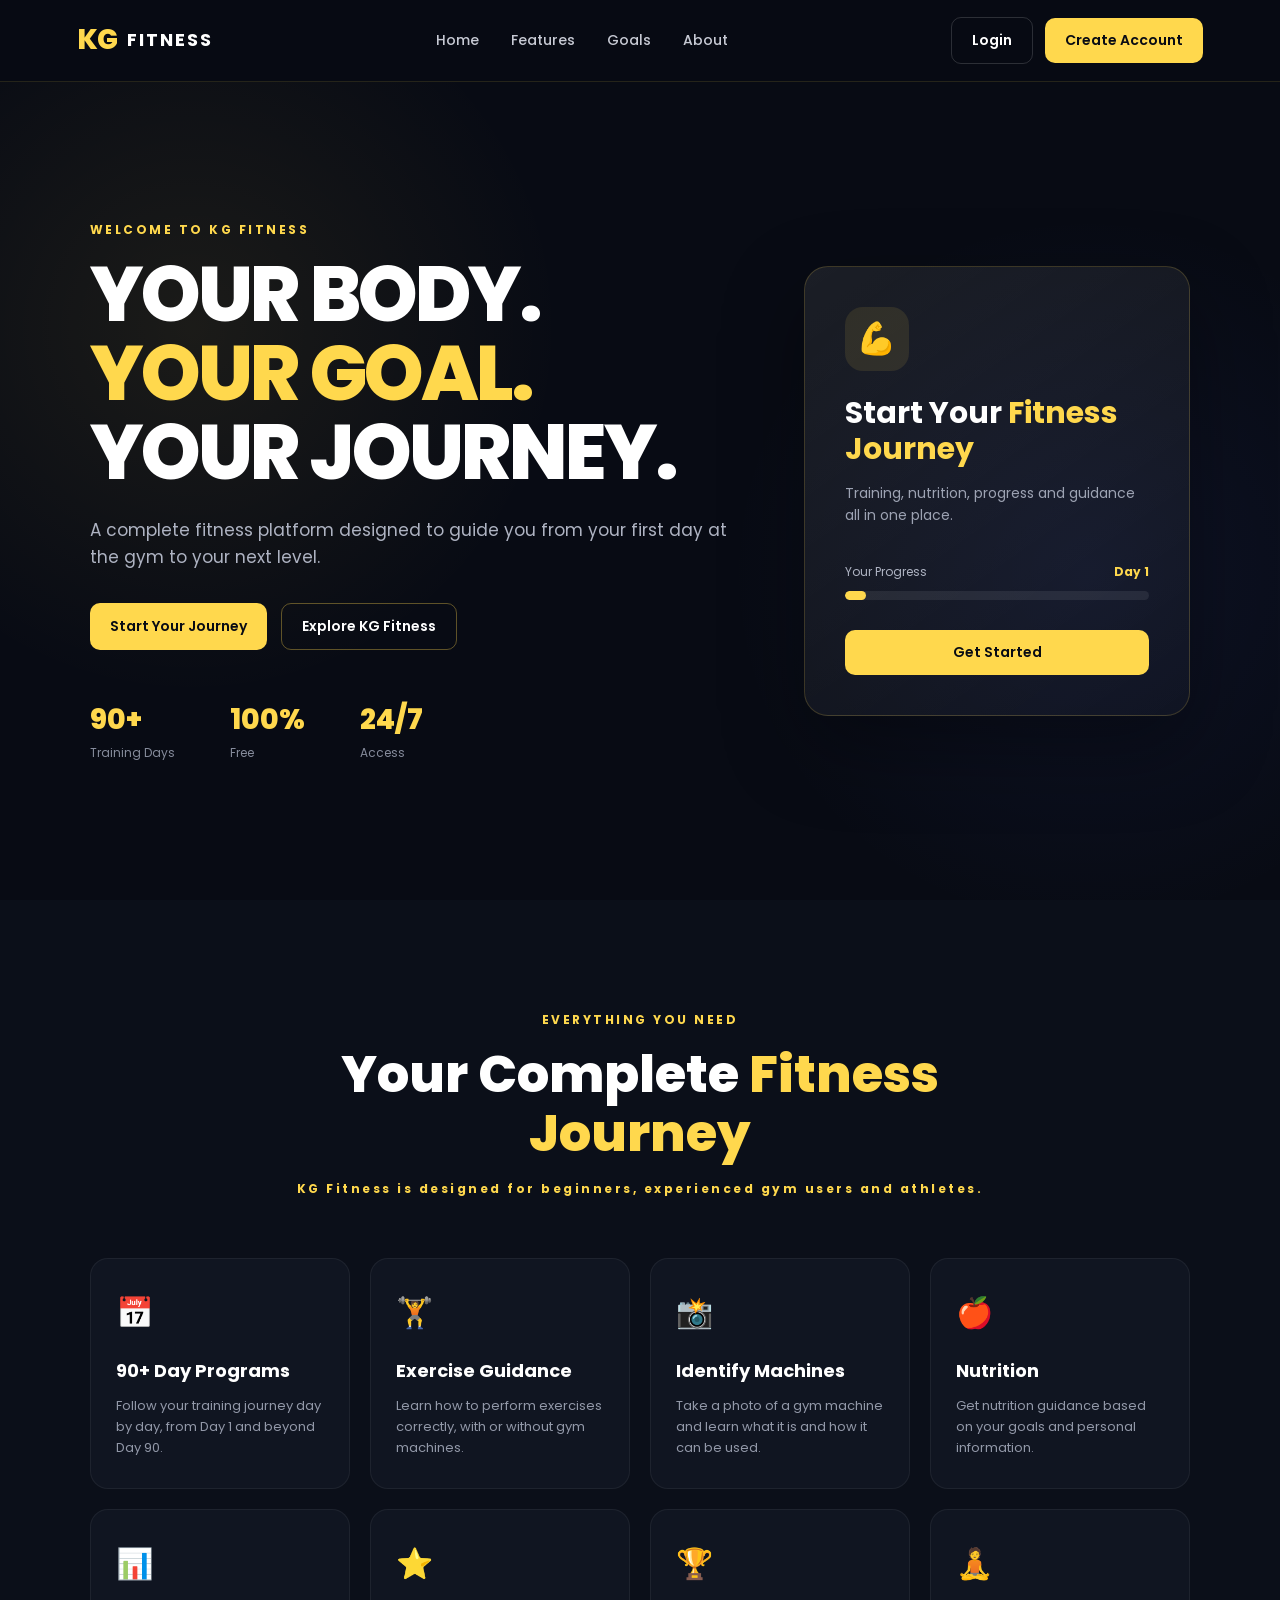
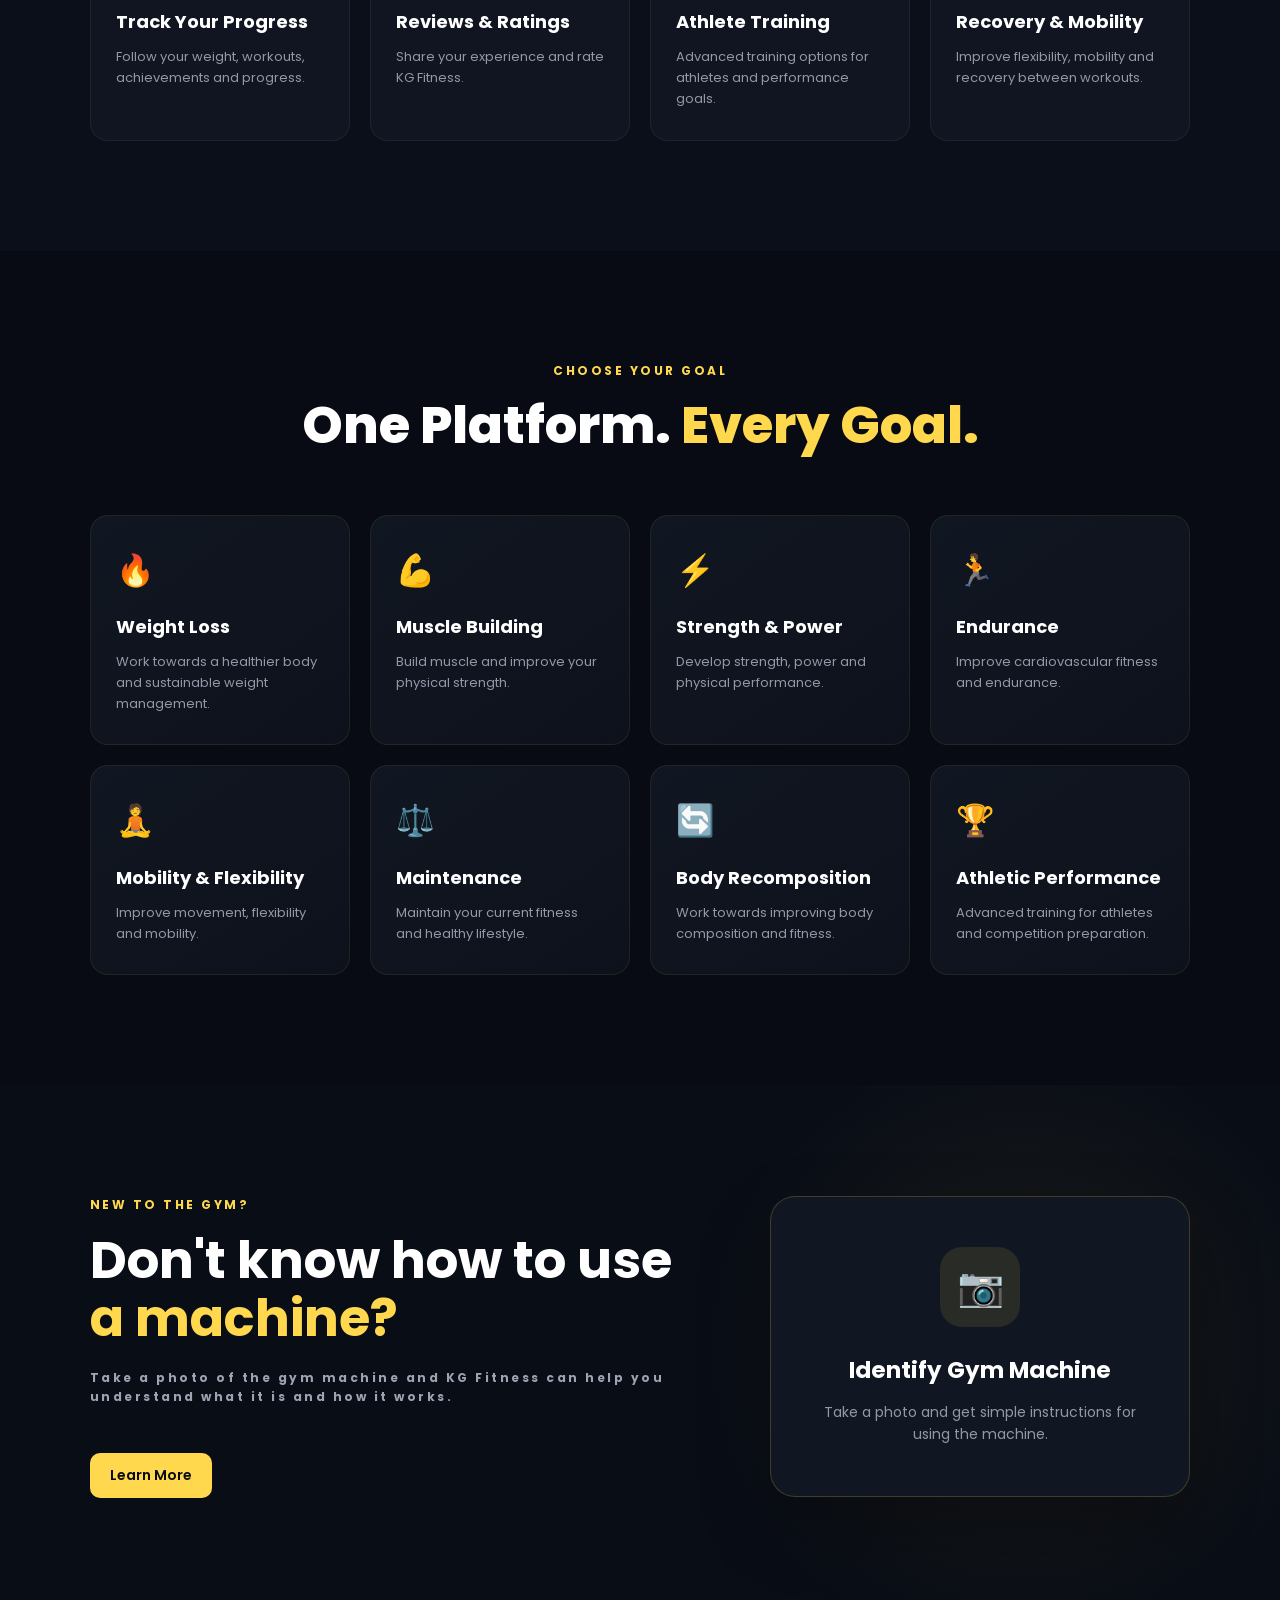
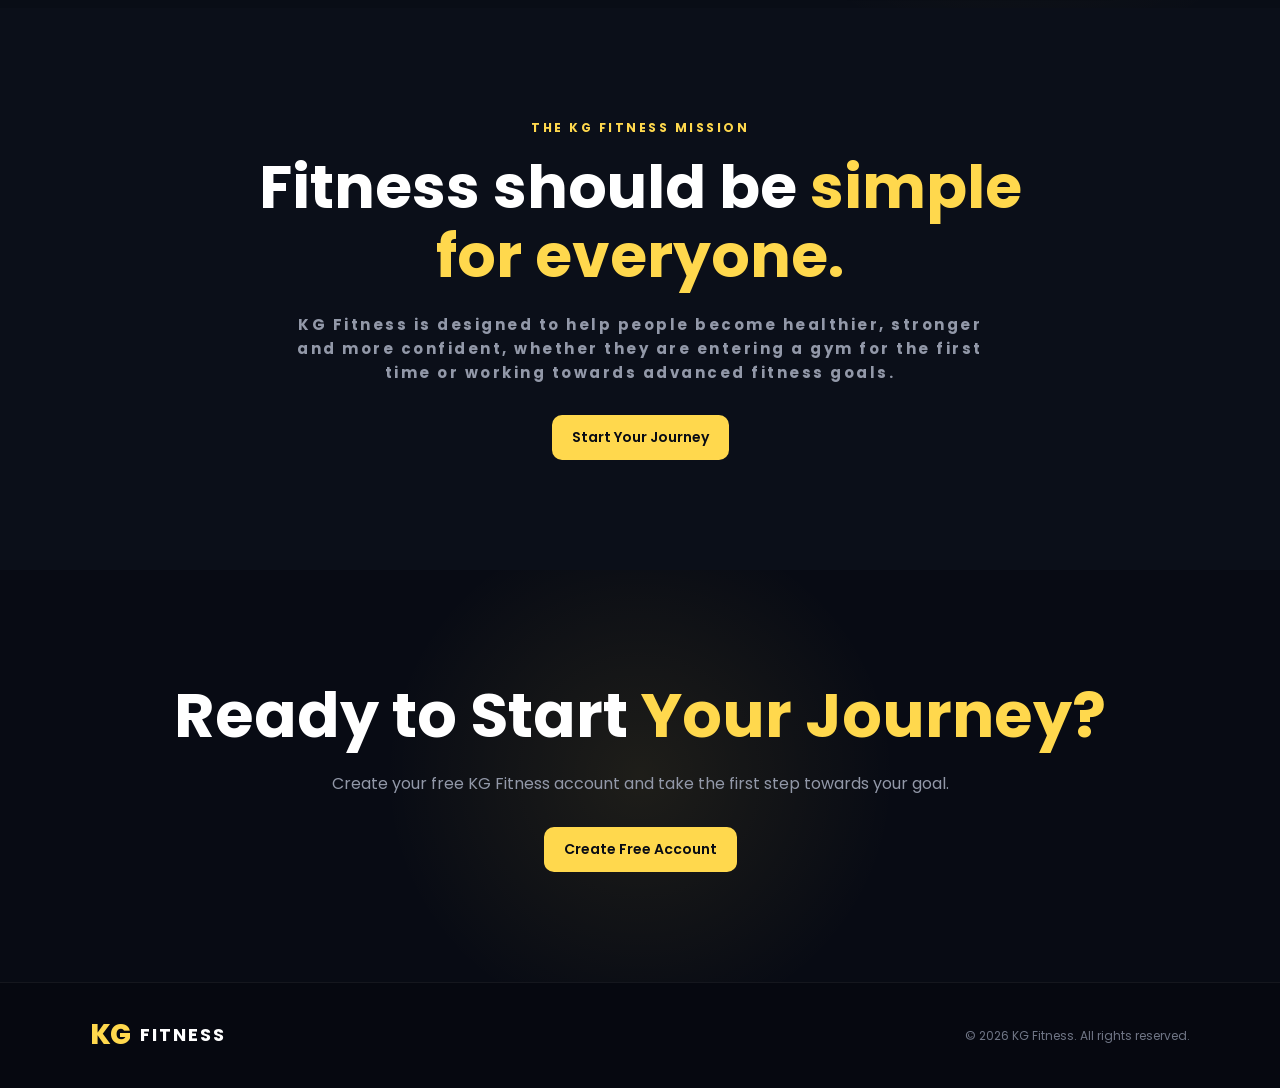
==== index.html @ 5fb45a8c "Initial commit" ====
<!DOCTYPE html>
<html lang="en">
<head>
    <meta charset="UTF-8">
    <meta name="viewport" content="width=device-width, initial-scale=1.0">

    <title>KG Fitness | Your Fitness Journey</title>

    <link rel="stylesheet" href="style.css">

    <link rel="preconnect" href="https://fonts.googleapis.com">
    <link rel="preconnect" href="https://fonts.gstatic.com" crossorigin>

    <link
        href="https://fonts.googleapis.com/css2?family=Poppins:wght@300;400;500;600;700;800&display=swap"
        rel="stylesheet"
    >
</head>

<body>

    <!-- HEADER -->

    <header class="header">

        <div class="logo">
            <span class="logo-kg">KG</span>
            <span class="logo-name">FITNESS</span>
        </div>

        <nav class="nav">
            <a href="#home">Home</a>
            <a href="#features">Features</a>
            <a href="#goals">Goals</a>
            <a href="#about">About</a>
        </nav>

        <div class="header-buttons">
            <button class="login-btn">
                Login
            </button>

            <button class="register-btn">
                Create Account
            </button>
        </div>

    </header>


    <!-- MAIN -->

    <main>

        <!-- HERO -->

        <section class="hero" id="home">

            <div class="hero-content">

                <p class="hero-small">
                    WELCOME TO KG FITNESS
                </p>

                <h1>
                    YOUR BODY.
                    <span>YOUR GOAL.</span>
                    YOUR JOURNEY.
                </h1>

                <p class="hero-text">
                    A complete fitness platform designed to guide
                    you from your first day at the gym to your next level.
                </p>

                <div class="hero-buttons">

                    <button class="start-btn">
                        Start Your Journey
                    </button>

                    <button class="learn-btn">
                        Explore KG Fitness
                    </button>

                </div>


                <div class="hero-stats">

                    <div>
                        <strong>90+</strong>
                        <small>Training Days</small>
                    </div>

                    <div>
                        <strong>100%</strong>
                        <small>Free</small>
                    </div>

                    <div>
                        <strong>24/7</strong>
                        <small>Access</small>
                    </div>

                </div>

            </div>


            <!-- HERO CARD -->

            <div class="hero-card">

                <div class="fitness-icon">
                    💪
                </div>

                <h2>
                    Start Your
                    <span>Fitness Journey</span>
                </h2>

                <p>
                    Training, nutrition, progress and guidance
                    all in one place.
                </p>


                <div class="mini-progress">

                    <div class="progress-top">

                        <span>
                            Your Progress
                        </span>

                        <strong>
                            Day 1
                        </strong>

                    </div>

                    <div class="progress-bar">

                        <div class="progress-fill"></div>

                    </div>

                </div>


                <button class="card-btn">
                    Get Started
                </button>

            </div>

        </section>


        <!-- FEATURES -->

        <section class="features-section" id="features">

            <div class="section-title">

                <p>
                    EVERYTHING YOU NEED
                </p>

                <h2>
                    Your Complete
                    <span>Fitness Journey</span>
                </h2>

                <p class="section-description">
                    KG Fitness is designed for beginners,
                    experienced gym users and athletes.
                </p>

            </div>


            <div class="features-grid">


                <div class="feature-card">

                    <div class="feature-icon">
                        📅
                    </div>

                    <h3>
                        90+ Day Programs
                    </h3>

                    <p>
                        Follow your training journey day by day,
                        from Day 1 and beyond Day 90.
                    </p>

                </div>


                <div class="feature-card">

                    <div class="feature-icon">
                        🏋️
                    </div>

                    <h3>
                        Exercise Guidance
                    </h3>

                    <p>
                        Learn how to perform exercises correctly,
                        with or without gym machines.
                    </p>

                </div>


                <div class="feature-card">

                    <div class="feature-icon">
                        📸
                    </div>

                    <h3>
                        Identify Machines
                    </h3>

                    <p>
                        Take a photo of a gym machine and learn
                        what it is and how it can be used.
                    </p>

                </div>


                <div class="feature-card">

                    <div class="feature-icon">
                        🍎
                    </div>

                    <h3>
                        Nutrition
                    </h3>

                    <p>
                        Get nutrition guidance based on your
                        goals and personal information.
                    </p>

                </div>


                <div class="feature-card">

                    <div class="feature-icon">
                        📊
                    </div>

                    <h3>
                        Track Your Progress
                    </h3>

                    <p>
                        Follow your weight, workouts,
                        achievements and progress.
                    </p>

                </div>


                <div class="feature-card">

                    <div class="feature-icon">
                        ⭐
                    </div>

                    <h3>
                        Reviews & Ratings
                    </h3>

                    <p>
                        Share your experience and rate
                        KG Fitness.
                    </p>

                </div>


                <div class="feature-card">

                    <div class="feature-icon">
                        🏆
                    </div>

                    <h3>
                        Athlete Training
                    </h3>

                    <p>
                        Advanced training options for athletes
                        and performance goals.
                    </p>

                </div>


                <div class="feature-card">

                    <div class="feature-icon">
                        🧘
                    </div>

                    <h3>
                        Recovery & Mobility
                    </h3>

                    <p>
                        Improve flexibility, mobility and
                        recovery between workouts.
                    </p>

                </div>

            </div>

        </section>


        <!-- GOALS -->

        <section class="goals-section" id="goals">

            <div class="section-title">

                <p>
                    CHOOSE YOUR GOAL
                </p>

                <h2>
                    One Platform.
                    <span>Every Goal.</span>
                </h2>

            </div>


            <div class="goals-grid">


                <div class="goal-card">

                    <span>
                        🔥
                    </span>

                    <h3>
                        Weight Loss
                    </h3>

                    <p>
                        Work towards a healthier body
                        and sustainable weight management.
                    </p>

                </div>


                <div class="goal-card">

                    <span>
                        💪
                    </span>

                    <h3>
                        Muscle Building
                    </h3>

                    <p>
                        Build muscle and improve
                        your physical strength.
                    </p>

                </div>


                <div class="goal-card">

                    <span>
                        ⚡
                    </span>

                    <h3>
                        Strength & Power
                    </h3>

                    <p>
                        Develop strength, power
                        and physical performance.
                    </p>

                </div>


                <div class="goal-card">

                    <span>
                        🏃
                    </span>

                    <h3>
                        Endurance
                    </h3>

                    <p>
                        Improve cardiovascular fitness
                        and endurance.
                    </p>

                </div>


                <div class="goal-card">

                    <span>
                        🧘
                    </span>

                    <h3>
                        Mobility & Flexibility
                    </h3>

                    <p>
                        Improve movement, flexibility
                        and mobility.
                    </p>

                </div>


                <div class="goal-card">

                    <span>
                        ⚖️
                    </span>

                    <h3>
                        Maintenance
                    </h3>

                    <p>
                        Maintain your current fitness
                        and healthy lifestyle.
                    </p>

                </div>


                <div class="goal-card">

                    <span>
                        🔄
                    </span>

                    <h3>
                        Body Recomposition
                    </h3>

                    <p>
                        Work towards improving body
                        composition and fitness.
                    </p>

                </div>


                <div class="goal-card">

                    <span>
                        🏆
                    </span>

                    <h3>
                        Athletic Performance
                    </h3>

                    <p>
                        Advanced training for athletes
                        and competition preparation.
                    </p>

                </div>

            </div>

        </section>


        <!-- MACHINE IDENTIFICATION -->

        <section class="machine-section">

            <div class="machine-content">

                <p>
                    NEW TO THE GYM?
                </p>

                <h2>
                    Don't know how to use
                    <span>a machine?</span>
                </h2>

                <p>
                    Take a photo of the gym machine and
                    KG Fitness can help you understand
                    what it is and how it works.
                </p>

                <button class="start-btn">
                    Learn More
                </button>

            </div>


            <div class="machine-card">

                <div class="camera-icon">
                    📷
                </div>

                <h3>
                    Identify Gym Machine
                </h3>

                <p>
                    Take a photo and get simple
                    instructions for using the machine.
                </p>

            </div>

        </section>


        <!-- ABOUT -->

        <section class="about-section" id="about">

            <div class="about-content">

                <p>
                    THE KG FITNESS MISSION
                </p>

                <h2>
                    Fitness should be
                    <span>simple for everyone.</span>
                </h2>

                <p>
                    KG Fitness is designed to help people
                    become healthier, stronger and more confident,
                    whether they are entering a gym for the first
                    time or working towards advanced fitness goals.
                </p>

                <button class="start-btn">
                    Start Your Journey
                </button>

            </div>

        </section>


        <!-- CTA -->

        <section class="cta-section">

            <h2>
                Ready to Start
                <span>Your Journey?</span>
            </h2>

            <p>
                Create your free KG Fitness account and
                take the first step towards your goal.
            </p>

            <button class="register-btn">
                Create Free Account
            </button>

        </section>

    </main>


    <!-- FOOTER -->

    <footer class="footer">

        <div class="logo">

            <span class="logo-kg">
                KG
            </span>

            <span class="logo-name">
                FITNESS
            </span>

        </div>

        <p>
            © 2026 KG Fitness. All rights reserved.
        </p>

    </footer>


    <script src="script.js"></script>

</body>
</html>
---- style.css ----
* {
    margin: 0;
    padding: 0;
    box-sizing: border-box;
}

html {
    scroll-behavior: smooth;
}

body {
    font-family: "Poppins", sans-serif;
    background: #080b14;
    color: #ffffff;
    line-height: 1.6;
}

button,
a {
    font-family: inherit;
}

button {
    cursor: pointer;
    border: none;
}

a {
    text-decoration: none;
    color: inherit;
}


/* =========================
   HEADER
========================= */

.header {
    width: 100%;
    min-height: 82px;
    padding: 0 6%;
    display: flex;
    align-items: center;
    justify-content: space-between;
    gap: 30px;
    background: rgba(8, 11, 20, 0.96);
    border-bottom: 1px solid rgba(255, 216, 77, 0.12);
    position: sticky;
    top: 0;
    z-index: 1000;
    backdrop-filter: blur(14px);
}

.logo {
    display: flex;
    align-items: center;
    gap: 10px;
    white-space: nowrap;
}

.logo-kg {
    font-size: 28px;
    font-weight: 800;
    color: #ffd84d;
    letter-spacing: -1px;
}

.logo-name {
    font-size: 18px;
    font-weight: 700;
    letter-spacing: 2px;
    color: #ffffff;
}

.nav {
    display: flex;
    align-items: center;
    gap: 32px;
}

.nav a {
    color: #c7cad4;
    font-size: 14px;
    font-weight: 500;
    transition: 0.3s;
}

.nav a:hover {
    color: #ffd84d;
}

.header-buttons {
    display: flex;
    align-items: center;
    gap: 12px;
}

.login-btn,
.register-btn,
.start-btn,
.learn-btn,
.card-btn {
    border-radius: 10px;
    padding: 12px 20px;
    font-size: 14px;
    font-weight: 600;
    transition: 0.3s;
}

.login-btn {
    color: #ffffff;
    background: transparent;
    border: 1px solid rgba(255, 255, 255, 0.15);
}

.login-btn:hover {
    border-color: #ffd84d;
    color: #ffd84d;
}

.register-btn,
.start-btn,
.card-btn {
    background: #ffd84d;
    color: #080b14;
}

.register-btn:hover,
.start-btn:hover,
.card-btn:hover {
    transform: translateY(-2px);
    box-shadow: 0 12px 30px rgba(255, 216, 77, 0.2);
}

.learn-btn {
    color: #ffffff;
    background: transparent;
    border: 1px solid rgba(255, 216, 77, 0.35);
}

.learn-btn:hover {
    background: rgba(255, 216, 77, 0.08);
    border-color: #ffd84d;
}


/* =========================
   HERO
========================= */

.hero {
    min-height: calc(100vh - 82px);
    padding: 90px 7%;
    display: grid;
    grid-template-columns: 1.25fr 0.75fr;
    align-items: center;
    gap: 70px;
    background:
        radial-gradient(circle at 15% 30%, rgba(255, 216, 77, 0.08), transparent 30%),
        radial-gradient(circle at 85% 60%, rgba(83, 110, 255, 0.08), transparent 30%);
}

.hero-content {
    max-width: 760px;
}

.hero-small,
.section-title > p,
.about-content > p,
.machine-content > p {
    color: #ffd84d;
    font-size: 12px;
    font-weight: 700;
    letter-spacing: 2.5px;
    margin-bottom: 16px;
}

.hero h1 {
    font-size: clamp(48px, 6vw, 82px);
    line-height: 1.03;
    font-weight: 800;
    letter-spacing: -3px;
}

.hero h1 span,
.section-title h2 span,
.about-content h2 span,
.machine-content h2 span,
.cta-section h2 span {
    color: #ffd84d;
}

.hero-text {
    max-width: 650px;
    margin-top: 25px;
    color: #aeb3c2;
    font-size: 17px;
}

.hero-buttons {
    display: flex;
    flex-wrap: wrap;
    gap: 14px;
    margin-top: 32px;
}

.hero-stats {
    display: flex;
    gap: 55px;
    margin-top: 48px;
}

.hero-stats div {
    display: flex;
    flex-direction: column;
}

.hero-stats strong {
    color: #ffd84d;
    font-size: 28px;
    font-weight: 800;
}

.hero-stats small {
    color: #858b9b;
    font-size: 12px;
}

.hero-card {
    padding: 40px;
    border-radius: 24px;
    background: linear-gradient(
        145deg,
        rgba(255, 255, 255, 0.08),
        rgba(255, 255, 255, 0.025)
    );
    border: 1px solid rgba(255, 216, 77, 0.18);
    box-shadow: 0 30px 80px rgba(0, 0, 0, 0.35);
}

.fitness-icon {
    width: 64px;
    height: 64px;
    display: flex;
    align-items: center;
    justify-content: center;
    border-radius: 18px;
    background: rgba(255, 216, 77, 0.1);
    font-size: 31px;
    margin-bottom: 24px;
}

.hero-card h2 {
    font-size: 30px;
    line-height: 1.2;
}

.hero-card h2 span {
    color: #ffd84d;
}

.hero-card > p {
    margin-top: 15px;
    color: #9da3b3;
    font-size: 14px;
}

.mini-progress {
    margin-top: 35px;
}

.progress-top {
    display: flex;
    align-items: center;
    justify-content: space-between;
    margin-bottom: 10px;
    color: #aeb3c2;
    font-size: 12px;
}

.progress-top strong {
    color: #ffd84d;
}

.progress-bar {
    height: 9px;
    border-radius: 20px;
    overflow: hidden;
    background: rgba(255, 255, 255, 0.08);
}

.progress-fill {
    width: 7%;
    height: 100%;
    background: #ffd84d;
    border-radius: 20px;
}

.card-btn {
    width: 100%;
    margin-top: 30px;
}


/* =========================
   SECTIONS
========================= */

.features-section,
.goals-section,
.about-section,
.machine-section {
    padding: 110px 7%;
}

.section-title {
    max-width: 760px;
    margin: 0 auto 60px;
    text-align: center;
}

.section-title h2 {
    font-size: clamp(34px, 4vw, 52px);
    line-height: 1.15;
    font-weight: 800;
}

.section-description {
    color: #9298a8;
    margin-top: 16px;
    font-size: 15px;
}


/* =========================
   FEATURES
========================= */

.features-section {
    background: #0b0f19;
}

.features-grid {
    max-width: 1250px;
    margin: auto;
    display: grid;
    grid-template-columns: repeat(4, 1fr);
    gap: 20px;
}

.feature-card {
    min-height: 230px;
    padding: 30px 25px;
    border-radius: 18px;
    background: #101521;
    border: 1px solid rgba(255, 255, 255, 0.06);
    transition: 0.3s;
}

.feature-card:hover {
    transform: translateY(-6px);
    border-color: rgba(255, 216, 77, 0.35);
    box-shadow: 0 20px 50px rgba(0, 0, 0, 0.25);
}

.feature-icon {
    font-size: 30px;
    margin-bottom: 20px;
}

.feature-card h3 {
    font-size: 18px;
    margin-bottom: 10px;
}

.feature-card p {
    color: #9298a8;
    font-size: 13px;
}


/* =========================
   GOALS
========================= */

.goals-grid {
    max-width: 1250px;
    margin: auto;
    display: grid;
    grid-template-columns: repeat(4, 1fr);
    gap: 20px;
}

.goal-card {
    padding: 30px 25px;
    border-radius: 18px;
    background: linear-gradient(
        145deg,
        #111722,
        #0d111b
    );
    border: 1px solid rgba(255, 216, 77, 0.08);
    transition: 0.3s;
}

.goal-card:hover {
    transform: translateY(-5px);
    border-color: rgba(255, 216, 77, 0.35);
}

.goal-card > span {
    display: block;
    font-size: 31px;
    margin-bottom: 18px;
}

.goal-card h3 {
    font-size: 18px;
    margin-bottom: 10px;
}

.goal-card p {
    color: #9298a8;
    font-size: 13px;
}


/* =========================
   MACHINE
========================= */

.machine-section {
    display: grid;
    grid-template-columns: 1fr 0.7fr;
    align-items: center;
    gap: 80px;
    background:
        radial-gradient(circle at 80% 50%, rgba(255, 216, 77, 0.07), transparent 30%),
        #090d16;
}

.machine-content {
    max-width: 700px;
}

.machine-content h2 {
    font-size: clamp(35px, 4vw, 55px);
    line-height: 1.15;
}

.machine-content > p:not(:first-child) {
    max-width: 620px;
    margin-top: 20px;
    color: #9da3b3;
}

.machine-content .start-btn {
    margin-top: 30px;
}

.machine-card {
    padding: 50px 35px;
    text-align: center;
    border-radius: 25px;
    background: #111722;
    border: 1px solid rgba(255, 216, 77, 0.2);
    box-shadow: 0 30px 70px rgba(0, 0, 0, 0.3);
}

.camera-icon {
    width: 80px;
    height: 80px;
    margin: 0 auto 25px;
    display: flex;
    align-items: center;
    justify-content: center;
    border-radius: 22px;
    background: rgba(255, 216, 77, 0.1);
    font-size: 38px;
}

.machine-card h3 {
    font-size: 23px;
}

.machine-card p {
    margin-top: 12px;
    color: #9298a8;
    font-size: 14px;
}


/* =========================
   ABOUT
========================= */

.about-section {
    background: #0b0f19;
}

.about-content {
    max-width: 850px;
    margin: auto;
    text-align: center;
}

.about-content h2 {
    font-size: clamp(36px, 5vw, 60px);
    line-height: 1.15;
}

.about-content > p:not(:first-child) {
    max-width: 700px;
    margin: 22px auto 0;
    color: #9298a8;
    font-size: 15px;
}

.about-content .start-btn {
    margin-top: 30px;
}


/* =========================
   CTA
========================= */

.cta-section {
    padding: 110px 7%;
    text-align: center;
    background:
        radial-gradient(circle at center, rgba(255, 216, 77, 0.09), transparent 38%),
        #080b14;
}

.cta-section h2 {
    font-size: clamp(38px, 5vw, 62px);
    line-height: 1.15;
}

.cta-section p {
    max-width: 650px;
    margin: 20px auto 0;
    color: #9298a8;
}

.cta-section .register-btn {
    margin-top: 30px;
}


/* =========================
   FOOTER
========================= */

.footer {
    min-height: 100px;
    padding: 30px 7%;
    display: flex;
    align-items: center;
    justify-content: space-between;
    gap: 20px;
    border-top: 1px solid rgba(255, 255, 255, 0.06);
    background: #060810;
}

.footer p {
    color: #6f7585;
    font-size: 12px;
}


/* =========================
   TABLET
========================= */

@media (max-width: 1050px) {

    .nav {
        display: none;
    }

    .hero {
        grid-template-columns: 1fr;
        padding-top: 70px;
    }

    .hero-content {
        max-width: 850px;
    }

    .hero-card {
        max-width: 600px;
    }

    .features-grid,
    .goals-grid {
        grid-template-columns: repeat(2, 1fr);
    }

    .machine-section {
        grid-template-columns: 1fr;
    }

    .machine-card {
        max-width: 600px;
    }
}


/* =========================
   MOBILE
========================= */

@media (max-width: 650px) {

    .header {
        min-height: 72px;
        padding: 0 20px;
    }

    .logo-name {
        font-size: 15px;
    }

    .logo-kg {
        font-size: 24px;
    }

    .header-buttons {
        gap: 7px;
    }

    .login-btn,
    .register-btn {
        padding: 9px 11px;
        font-size: 11px;
    }

    .hero,
    .features-section,
    .goals-section,
    .about-section,
    .machine-section,
    .cta-section {
        padding-left: 20px;
        padding-right: 20px;
    }

    .hero {
        padding-top: 60px;
        padding-bottom: 70px;
    }

    .hero h1 {
        font-size: 43px;
        letter-spacing: -2px;
    }

    .hero-text {
        font-size: 14px;
    }

    .hero-buttons {
        flex-direction: column;
    }

    .hero-buttons button {
        width: 100%;
    }

    .hero-stats {
        gap: 25px;
        justify-content: space-between;
    }

    .hero-stats strong {
        font-size: 23px;
    }

    .hero-card {
        padding: 28px 22px;
    }

    .features-grid,
    .goals-grid {
        grid-template-columns: 1fr;
    }

    .section-title {
        margin-bottom: 40px;
    }

    .section-title h2 {
        font-size: 34px;
    }

    .machine-content h2 {
        font-size: 36px;
    }

    .footer {
        flex-direction: column;
        text-align: center;
    }
}
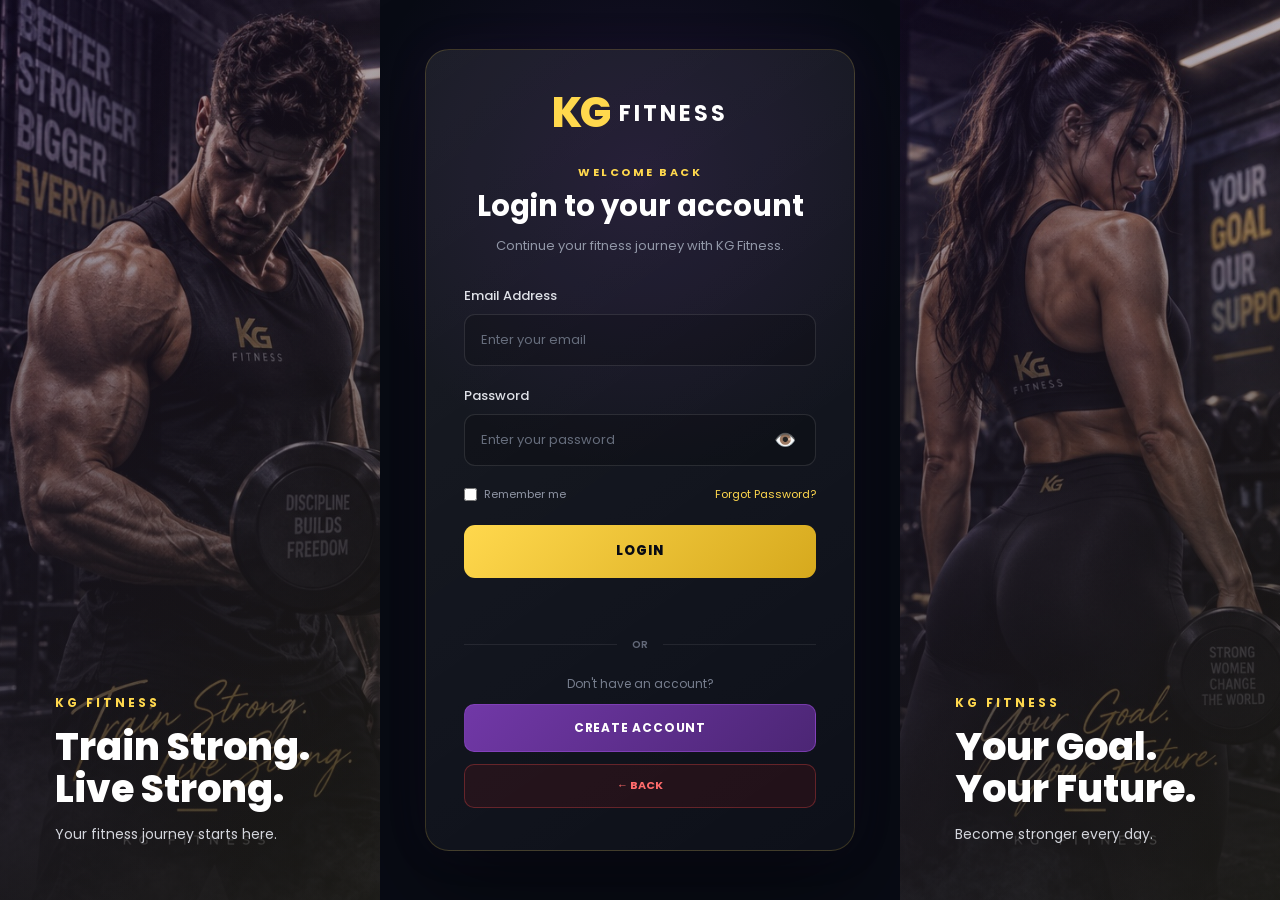
==== commit f410c967: "Fix navigation buttons" ====
--- a/index.html
+++ b/index.html
@@ -3,631 +3,10 @@
 <head>
     <meta charset="UTF-8">
     <meta name="viewport" content="width=device-width, initial-scale=1.0">
+    <title>KG Fitness | Login</title>
 
-    <title>KG Fitness | Your Fitness Journey</title>
-
-    <link rel="stylesheet" href="style.css">
-
-    <link rel="preconnect" href="https://fonts.googleapis.com">
-    <link rel="preconnect" href="https://fonts.gstatic.com" crossorigin>
-
-    <link
-        href="https://fonts.googleapis.com/css2?family=Poppins:wght@300;400;500;600;700;800&display=swap"
-        rel="stylesheet"
-    >
+    <meta http-equiv="refresh" content="0; url=login.html">
 </head>
-
 <body>
-
-    <!-- HEADER -->
-
-    <header class="header">
-
-        <div class="logo">
-            <span class="logo-kg">KG</span>
-            <span class="logo-name">FITNESS</span>
-        </div>
-
-        <nav class="nav">
-            <a href="#home">Home</a>
-            <a href="#features">Features</a>
-            <a href="#goals">Goals</a>
-            <a href="#about">About</a>
-        </nav>
-
-        <div class="header-buttons">
-            <button class="login-btn">
-                Login
-            </button>
-
-            <button class="register-btn">
-                Create Account
-            </button>
-        </div>
-
-    </header>
-
-
-    <!-- MAIN -->
-
-    <main>
-
-        <!-- HERO -->
-
-        <section class="hero" id="home">
-
-            <div class="hero-content">
-
-                <p class="hero-small">
-                    WELCOME TO KG FITNESS
-                </p>
-
-                <h1>
-                    YOUR BODY.
-                    <span>YOUR GOAL.</span>
-                    YOUR JOURNEY.
-                </h1>
-
-                <p class="hero-text">
-                    A complete fitness platform designed to guide
-                    you from your first day at the gym to your next level.
-                </p>
-
-                <div class="hero-buttons">
-
-                    <button class="start-btn">
-                        Start Your Journey
-                    </button>
-
-                    <button class="learn-btn">
-                        Explore KG Fitness
-                    </button>
-
-                </div>
-
-
-                <div class="hero-stats">
-
-                    <div>
-                        <strong>90+</strong>
-                        <small>Training Days</small>
-                    </div>
-
-                    <div>
-                        <strong>100%</strong>
-                        <small>Free</small>
-                    </div>
-
-                    <div>
-                        <strong>24/7</strong>
-                        <small>Access</small>
-                    </div>
-
-                </div>
-
-            </div>
-
-
-            <!-- HERO CARD -->
-
-            <div class="hero-card">
-
-                <div class="fitness-icon">
-                    💪
-                </div>
-
-                <h2>
-                    Start Your
-                    <span>Fitness Journey</span>
-                </h2>
-
-                <p>
-                    Training, nutrition, progress and guidance
-                    all in one place.
-                </p>
-
-
-                <div class="mini-progress">
-
-                    <div class="progress-top">
-
-                        <span>
-                            Your Progress
-                        </span>
-
-                        <strong>
-                            Day 1
-                        </strong>
-
-                    </div>
-
-                    <div class="progress-bar">
-
-                        <div class="progress-fill"></div>
-
-                    </div>
-
-                </div>
-
-
-                <button class="card-btn">
-                    Get Started
-                </button>
-
-            </div>
-
-        </section>
-
-
-        <!-- FEATURES -->
-
-        <section class="features-section" id="features">
-
-            <div class="section-title">
-
-                <p>
-                    EVERYTHING YOU NEED
-                </p>
-
-                <h2>
-                    Your Complete
-                    <span>Fitness Journey</span>
-                </h2>
-
-                <p class="section-description">
-                    KG Fitness is designed for beginners,
-                    experienced gym users and athletes.
-                </p>
-
-            </div>
-
-
-            <div class="features-grid">
-
-
-                <div class="feature-card">
-
-                    <div class="feature-icon">
-                        📅
-                    </div>
-
-                    <h3>
-                        90+ Day Programs
-                    </h3>
-
-                    <p>
-                        Follow your training journey day by day,
-                        from Day 1 and beyond Day 90.
-                    </p>
-
-                </div>
-
-
-                <div class="feature-card">
-
-                    <div class="feature-icon">
-                        🏋️
-                    </div>
-
-                    <h3>
-                        Exercise Guidance
-                    </h3>
-
-                    <p>
-                        Learn how to perform exercises correctly,
-                        with or without gym machines.
-                    </p>
-
-                </div>
-
-
-                <div class="feature-card">
-
-                    <div class="feature-icon">
-                        📸
-                    </div>
-
-                    <h3>
-                        Identify Machines
-                    </h3>
-
-                    <p>
-                        Take a photo of a gym machine and learn
-                        what it is and how it can be used.
-                    </p>
-
-                </div>
-
-
-                <div class="feature-card">
-
-                    <div class="feature-icon">
-                        🍎
-                    </div>
-
-                    <h3>
-                        Nutrition
-                    </h3>
-
-                    <p>
-                        Get nutrition guidance based on your
-                        goals and personal information.
-                    </p>
-
-                </div>
-
-
-                <div class="feature-card">
-
-                    <div class="feature-icon">
-                        📊
-                    </div>
-
-                    <h3>
-                        Track Your Progress
-                    </h3>
-
-                    <p>
-                        Follow your weight, workouts,
-                        achievements and progress.
-                    </p>
-
-                </div>
-
-
-                <div class="feature-card">
-
-                    <div class="feature-icon">
-                        ⭐
-                    </div>
-
-                    <h3>
-                        Reviews & Ratings
-                    </h3>
-
-                    <p>
-                        Share your experience and rate
-                        KG Fitness.
-                    </p>
-
-                </div>
-
-
-                <div class="feature-card">
-
-                    <div class="feature-icon">
-                        🏆
-                    </div>
-
-                    <h3>
-                        Athlete Training
-                    </h3>
-
-                    <p>
-                        Advanced training options for athletes
-                        and performance goals.
-                    </p>
-
-                </div>
-
-
-                <div class="feature-card">
-
-                    <div class="feature-icon">
-                        🧘
-                    </div>
-
-                    <h3>
-                        Recovery & Mobility
-                    </h3>
-
-                    <p>
-                        Improve flexibility, mobility and
-                        recovery between workouts.
-                    </p>
-
-                </div>
-
-            </div>
-
-        </section>
-
-
-        <!-- GOALS -->
-
-        <section class="goals-section" id="goals">
-
-            <div class="section-title">
-
-                <p>
-                    CHOOSE YOUR GOAL
-                </p>
-
-                <h2>
-                    One Platform.
-                    <span>Every Goal.</span>
-                </h2>
-
-            </div>
-
-
-            <div class="goals-grid">
-
-
-                <div class="goal-card">
-
-                    <span>
-                        🔥
-                    </span>
-
-                    <h3>
-                        Weight Loss
-                    </h3>
-
-                    <p>
-                        Work towards a healthier body
-                        and sustainable weight management.
-                    </p>
-
-                </div>
-
-
-                <div class="goal-card">
-
-                    <span>
-                        💪
-                    </span>
-
-                    <h3>
-                        Muscle Building
-                    </h3>
-
-                    <p>
-                        Build muscle and improve
-                        your physical strength.
-                    </p>
-
-                </div>
-
-
-                <div class="goal-card">
-
-                    <span>
-                        ⚡
-                    </span>
-
-                    <h3>
-                        Strength & Power
-                    </h3>
-
-                    <p>
-                        Develop strength, power
-                        and physical performance.
-                    </p>
-
-                </div>
-
-
-                <div class="goal-card">
-
-                    <span>
-                        🏃
-                    </span>
-
-                    <h3>
-                        Endurance
-                    </h3>
-
-                    <p>
-                        Improve cardiovascular fitness
-                        and endurance.
-                    </p>
-
-                </div>
-
-
-                <div class="goal-card">
-
-                    <span>
-                        🧘
-                    </span>
-
-                    <h3>
-                        Mobility & Flexibility
-                    </h3>
-
-                    <p>
-                        Improve movement, flexibility
-                        and mobility.
-                    </p>
-
-                </div>
-
-
-                <div class="goal-card">
-
-                    <span>
-                        ⚖️
-                    </span>
-
-                    <h3>
-                        Maintenance
-                    </h3>
-
-                    <p>
-                        Maintain your current fitness
-                        and healthy lifestyle.
-                    </p>
-
-                </div>
-
-
-                <div class="goal-card">
-
-                    <span>
-                        🔄
-                    </span>
-
-                    <h3>
-                        Body Recomposition
-                    </h3>
-
-                    <p>
-                        Work towards improving body
-                        composition and fitness.
-                    </p>
-
-                </div>
-
-
-                <div class="goal-card">
-
-                    <span>
-                        🏆
-                    </span>
-
-                    <h3>
-                        Athletic Performance
-                    </h3>
-
-                    <p>
-                        Advanced training for athletes
-                        and competition preparation.
-                    </p>
-
-                </div>
-
-            </div>
-
-        </section>
-
-
-        <!-- MACHINE IDENTIFICATION -->
-
-        <section class="machine-section">
-
-            <div class="machine-content">
-
-                <p>
-                    NEW TO THE GYM?
-                </p>
-
-                <h2>
-                    Don't know how to use
-                    <span>a machine?</span>
-                </h2>
-
-                <p>
-                    Take a photo of the gym machine and
-                    KG Fitness can help you understand
-                    what it is and how it works.
-                </p>
-
-                <button class="start-btn">
-                    Learn More
-                </button>
-
-            </div>
-
-
-            <div class="machine-card">
-
-                <div class="camera-icon">
-                    📷
-                </div>
-
-                <h3>
-                    Identify Gym Machine
-                </h3>
-
-                <p>
-                    Take a photo and get simple
-                    instructions for using the machine.
-                </p>
-
-            </div>
-
-        </section>
-
-
-        <!-- ABOUT -->
-
-        <section class="about-section" id="about">
-
-            <div class="about-content">
-
-                <p>
-                    THE KG FITNESS MISSION
-                </p>
-
-                <h2>
-                    Fitness should be
-                    <span>simple for everyone.</span>
-                </h2>
-
-                <p>
-                    KG Fitness is designed to help people
-                    become healthier, stronger and more confident,
-                    whether they are entering a gym for the first
-                    time or working towards advanced fitness goals.
-                </p>
-
-                <button class="start-btn">
-                    Start Your Journey
-                </button>
-
-            </div>
-
-        </section>
-
-
-        <!-- CTA -->
-
-        <section class="cta-section">
-
-            <h2>
-                Ready to Start
-                <span>Your Journey?</span>
-            </h2>
-
-            <p>
-                Create your free KG Fitness account and
-                take the first step towards your goal.
-            </p>
-
-            <button class="register-btn">
-                Create Free Account
-            </button>
-
-        </section>
-
-    </main>
-
-
-    <!-- FOOTER -->
-
-    <footer class="footer">
-
-        <div class="logo">
-
-            <span class="logo-kg">
-                KG
-            </span>
-
-            <span class="logo-name">
-                FITNESS
-            </span>
-
-        </div>
-
-        <p>
-            © 2026 KG Fitness. All rights reserved.
-        </p>
-
-    </footer>
-
-
-    <script src="script.js"></script>
-
 </body>
 </html>
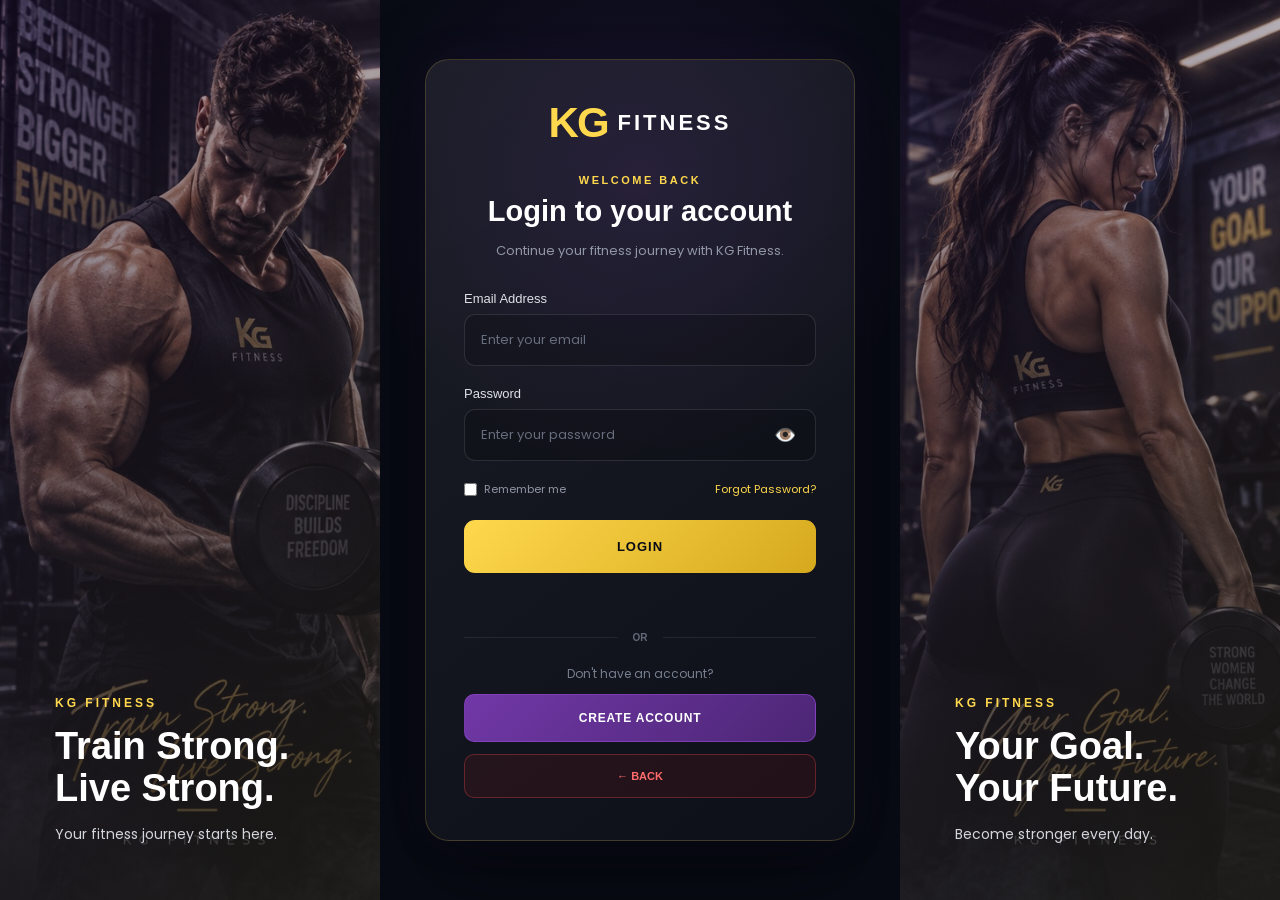
==== commit a430013e: "Update index.html" ====
--- a/index.html
+++ b/index.html
@@ -1,6 +1,8 @@
 <!DOCTYPE html>
 <html lang="en">
 <head>
+    <meta name="google-site-verification" content="jZILCaX-lhPhB9ZKji2zbc3gxwZzl2rQR6wFWi7KnVI" />
+
     <meta charset="UTF-8">
     <meta name="viewport" content="width=device-width, initial-scale=1.0">
     <title>KG Fitness | Login</title>
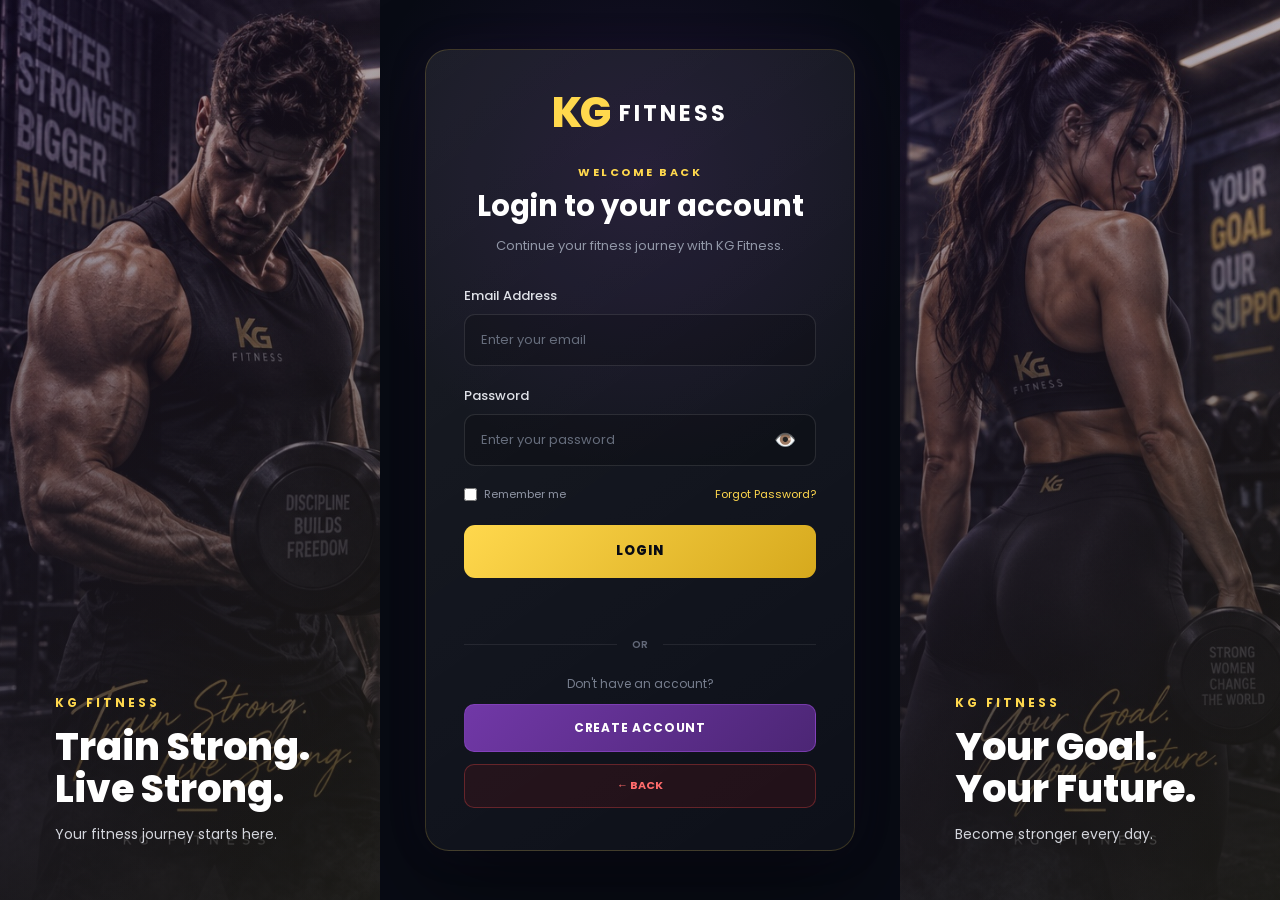
==== commit 16306b7b: "Update index.html" ====
--- a/index.html
+++ b/index.html
@@ -1,14 +1,866 @@
 <!DOCTYPE html>
 <html lang="en">
+
 <head>
-    <meta name="google-site-verification" content="jZILCaX-lhPhB9ZKji2zbc3gxwZzl2rQR6wFWi7KnVI" />
-
+<meta name="google-site-verification" content="jZILCaX-lhPhB9ZKji2zbc3gxwZzl2rQR6wFWi7KnVI" />
     <meta charset="UTF-8">
-    <meta name="viewport" content="width=device-width, initial-scale=1.0">
+
+    <meta
+        name="viewport"
+        content="width=device-width, initial-scale=1.0"
+    >
+
     <title>KG Fitness | Login</title>
 
-    <meta http-equiv="refresh" content="0; url=login.html">
+    <link
+        rel="stylesheet"
+        href="login.css"
+    >
+
+    <link
+        rel="preconnect"
+        href="https://fonts.googleapis.com"
+    >
+
+    <link
+        rel="preconnect"
+        href="https://fonts.gstatic.com"
+        crossorigin
+    >
+
+    <link
+        href="https://fonts.googleapis.com/css2?family=Poppins:wght@300;400;500;600;700;800&display=swap"
+        rel="stylesheet"
+    >
+
+
+    <style>
+
+        /* ===============================
+           PASSWORD INPUT
+           =============================== */
+
+        .password-wrapper {
+
+            position: relative;
+
+        }
+
+
+        .password-wrapper input {
+
+            width: 100%;
+
+            padding-right: 50px;
+
+        }
+
+
+        .password-toggle {
+
+            position: absolute;
+
+            right: 15px;
+
+            top: 50%;
+
+            transform: translateY(-50%);
+
+            border: none;
+
+            background: transparent;
+
+            color: #a7adbd;
+
+            font-size: 18px;
+
+            cursor: pointer;
+
+            padding: 5px;
+
+        }
+
+
+        .password-toggle:hover {
+
+            color: #ffd84d;
+
+        }
+
+
+        /* ===============================
+           FORGOT PASSWORD MODAL
+           =============================== */
+
+        .forgot-modal {
+
+            position: fixed;
+
+            inset: 0;
+
+            z-index: 9999;
+
+            display: none;
+
+            align-items: center;
+
+            justify-content: center;
+
+            padding: 20px;
+
+            background:
+                rgba(0, 0, 0, 0.85);
+
+        }
+
+
+        .forgot-modal-card {
+
+            position: relative;
+
+            width: 100%;
+
+            max-width: 460px;
+
+            box-sizing: border-box;
+
+            padding: 40px;
+
+            border-radius: 16px;
+
+            background:
+                #11131a;
+
+            border:
+                1px solid rgba(255, 216, 77, 0.20);
+
+            box-shadow:
+                0 25px 80px rgba(0, 0, 0, 0.70);
+
+            text-align: center;
+
+        }
+
+
+        .forgot-modal-card .brand {
+
+            display: flex;
+
+            align-items: center;
+
+            justify-content: center;
+
+            gap: 10px;
+
+            margin-bottom: 25px;
+
+        }
+
+
+        .forgot-modal-card .brand-kg {
+
+            color: #ffd84d;
+
+            font-size: 30px;
+
+            font-weight: 800;
+
+            line-height: 1;
+
+        }
+
+
+        .forgot-modal-card .brand-name {
+
+            color: #ffffff;
+
+            font-size: 18px;
+
+            font-weight: 700;
+
+            letter-spacing: 2px;
+
+        }
+
+
+        .forgot-modal-card .welcome {
+
+            margin-bottom: 8px;
+
+            color: #ffd84d;
+
+            font-size: 12px;
+
+            font-weight: 700;
+
+            letter-spacing: 2px;
+
+        }
+
+
+        .forgot-modal-card h2 {
+
+            margin:
+
+                8px 0 12px;
+
+            color: #ffffff;
+
+            font-size: 25px;
+
+            font-weight: 700;
+
+        }
+
+
+        .forgot-modal-card .login-description {
+
+            margin-bottom: 20px;
+
+            color: #a7adbd;
+
+            font-size: 13px;
+
+            line-height: 1.7;
+
+        }
+
+
+        .forgot-modal-card .input-group {
+
+            margin-top: 20px;
+
+            text-align: left;
+
+        }
+
+
+        .forgot-modal-card .input-group label {
+
+            display: block;
+
+            margin-bottom: 8px;
+
+            color: #ffffff;
+
+            font-size: 13px;
+
+            font-weight: 500;
+
+        }
+
+
+        .forgot-modal-card .input-group input {
+
+            width: 100%;
+
+            box-sizing: border-box;
+
+            padding: 13px 15px;
+
+            border:
+
+                1px solid rgba(255, 255, 255, 0.10);
+
+            border-radius: 8px;
+
+            outline: none;
+
+            background: #191c25;
+
+            color: #ffffff;
+
+            font-family: "Poppins", sans-serif;
+
+            font-size: 14px;
+
+        }
+
+
+        .forgot-modal-card .input-group input:focus {
+
+            border-color: #ffd84d;
+
+        }
+
+
+        .forgot-modal-card .input-group input::placeholder {
+
+            color: #6f7688;
+
+        }
+
+
+        .forgot-close {
+
+            position: absolute;
+
+            top: 12px;
+
+            right: 16px;
+
+            width: 35px;
+
+            height: 35px;
+
+            border: none;
+
+            background: transparent;
+
+            color: #a7adbd;
+
+            font-size: 28px;
+
+            line-height: 1;
+
+            cursor: pointer;
+
+        }
+
+
+        .forgot-close:hover {
+
+            color: #ffd84d;
+
+        }
+
+
+        #forgotMessage {
+
+            min-height: 20px;
+
+            margin-top: 15px;
+
+            font-size: 12px;
+
+            line-height: 1.5;
+
+        }
+
+
+        #sendResetLink {
+
+            width: 100%;
+
+            margin-top: 10px;
+
+        }
+
+
+        #cancelForgotPassword {
+
+            width: 100%;
+
+            margin-top: 15px;
+
+        }
+
+
+        /* ===============================
+           MOBILE
+           =============================== */
+
+        @media (max-width: 600px) {
+
+            .forgot-modal-card {
+
+                padding: 30px 22px;
+
+            }
+
+
+            .forgot-modal-card h2 {
+
+                font-size: 22px;
+
+            }
+
+        }
+
+    </style>
+
 </head>
+
+
 <body>
+
+
+    <main class="login-page">
+
+
+        <!-- ===============================
+             LEFT FITNESS IMAGE
+             =============================== -->
+
+        <section class="fitness-side left-side">
+
+            <div class="image-overlay"></div>
+
+
+            <div class="side-content">
+
+                <span>
+                    KG FITNESS
+                </span>
+
+
+                <h2>
+                    Train Strong.<br>
+                    Live Strong.
+                </h2>
+
+
+                <p>
+                    Your fitness journey starts here.
+                </p>
+
+            </div>
+
+        </section>
+
+
+
+        <!-- ===============================
+             LOGIN CENTER
+             =============================== -->
+
+        <section class="login-center">
+
+
+            <div class="login-card">
+
+
+                <div class="brand">
+
+                    <div class="brand-kg">
+                        KG
+                    </div>
+
+                    <div class="brand-name">
+                        FITNESS
+                    </div>
+
+                </div>
+
+
+                <p class="welcome">
+                    WELCOME BACK
+                </p>
+
+
+                <h1>
+                    Login to your account
+                </h1>
+
+
+                <p class="login-description">
+                    Continue your fitness journey with KG Fitness.
+                </p>
+
+
+
+                <!-- ===============================
+                     LOGIN FORM
+                     =============================== -->
+
+                <form id="loginForm">
+
+
+                    <div class="input-group">
+
+                        <label for="email">
+                            Email Address
+                        </label>
+
+
+                        <input
+                            type="email"
+                            id="email"
+                            name="email"
+                            placeholder="Enter your email"
+                            autocomplete="email"
+                            required
+                        >
+
+                    </div>
+
+
+
+                    <div class="input-group">
+
+                        <label for="password">
+                            Password
+                        </label>
+
+
+                        <div class="password-wrapper">
+
+
+                            <input
+                                type="password"
+                                id="password"
+                                name="password"
+                                placeholder="Enter your password"
+                                autocomplete="current-password"
+                                required
+                            >
+
+
+                            <button
+                                type="button"
+                                class="password-toggle"
+                                id="passwordToggle"
+                                aria-label="Show password"
+                            >
+                                👁️
+                            </button>
+
+
+                        </div>
+
+                    </div>
+
+
+
+                    <!-- ===============================
+                         LOGIN OPTIONS
+                         =============================== -->
+
+                    <div class="login-options">
+
+
+                        <label class="remember">
+
+                            <input
+                                type="checkbox"
+                                id="remember"
+                            >
+
+                            <span>
+                                Remember me
+                            </span>
+
+                        </label>
+
+
+                        <a
+                            href="#"
+                            id="forgotPassword"
+                        >
+                            Forgot Password?
+                        </a>
+
+
+                    </div>
+
+
+
+                    <!-- LOGIN BUTTON -->
+
+                    <button
+                        type="submit"
+                        class="login-submit"
+                    >
+                        LOGIN
+                    </button>
+
+
+
+                    <div
+                        id="loginMessage"
+                        class="login-message"
+                    ></div>
+
+
+                </form>
+
+
+
+                <!-- ===============================
+                     DIVIDER
+                     =============================== -->
+
+                <div class="divider">
+
+                    <span>
+                        OR
+                    </span>
+
+                </div>
+
+
+
+                <!-- ===============================
+                     CREATE ACCOUNT
+                     =============================== -->
+
+                <p class="create-account-text">
+                    Don't have an account?
+                </p>
+
+
+                <button
+                    type="button"
+                    class="create-account-btn"
+                    id="createAccountBtn"
+                >
+                    CREATE ACCOUNT
+                </button>
+
+
+
+                <!-- ===============================
+                     BACK
+                     =============================== -->
+
+                <button
+                    type="button"
+                    class="back-btn"
+                    id="backBtn"
+                >
+                    ← BACK
+                </button>
+
+
+            </div>
+
+        </section>
+
+
+
+        <!-- ===============================
+             RIGHT FITNESS IMAGE
+             =============================== -->
+
+        <section class="fitness-side right-side">
+
+            <div class="image-overlay"></div>
+
+
+            <div class="side-content">
+
+                <span>
+                    KG FITNESS
+                </span>
+
+
+                <h2>
+                    Your Goal.<br>
+                    Your Future.
+                </h2>
+
+
+                <p>
+                    Become stronger every day.
+                </p>
+
+            </div>
+
+        </section>
+
+
+    </main>
+
+
+
+    <!-- ===============================
+         FORGOT PASSWORD MODAL
+         =============================== -->
+
+    <div
+        id="forgotPasswordModal"
+        class="forgot-modal"
+    >
+
+
+        <div class="forgot-modal-card">
+
+
+            <!-- CLOSE -->
+
+            <button
+                type="button"
+                id="closeForgotModal"
+                class="forgot-close"
+                aria-label="Close"
+            >
+                ×
+            </button>
+
+
+
+            <!-- BRAND -->
+
+            <div class="brand">
+
+                <div class="brand-kg">
+                    KG
+                </div>
+
+                <div class="brand-name">
+                    FITNESS
+                </div>
+
+            </div>
+
+
+
+            <p class="welcome">
+                PASSWORD RECOVERY
+            </p>
+
+
+            <h2>
+                Forgot your password?
+            </h2>
+
+
+            <p class="login-description">
+                Enter your email address and we will send you a password reset link.
+            </p>
+
+
+
+            <!-- EMAIL -->
+
+            <div class="input-group">
+
+                <label for="forgotEmail">
+                    Email Address
+                </label>
+
+
+                <input
+                    type="email"
+                    id="forgotEmail"
+                    placeholder="Enter your email"
+                    autocomplete="off"
+                >
+
+            </div>
+
+
+
+            <!-- MESSAGE -->
+
+            <div
+                id="forgotMessage"
+                class="login-message"
+            ></div>
+
+
+
+            <!-- SEND -->
+
+            <button
+                type="button"
+                id="sendResetLink"
+                class="login-submit"
+            >
+                SEND RESET LINK
+            </button>
+
+
+
+            <!-- CANCEL -->
+
+            <button
+                type="button"
+                id="cancelForgotPassword"
+                class="back-btn"
+            >
+                ← BACK TO LOGIN
+            </button>
+
+
+        </div>
+
+    </div>
+
+
+
+    <!-- ===============================
+         MAIN JAVASCRIPT
+         =============================== -->
+
+    <script
+        type="module"
+        src="script.js"
+    ></script>
+
+
+
+    <!-- ===============================
+         PASSWORD SHOW / HIDE
+         =============================== -->
+
+    <script>
+
+        const passwordInput =
+            document.getElementById(
+                "password"
+            );
+
+
+        const passwordToggle =
+            document.getElementById(
+                "passwordToggle"
+            );
+
+
+        if (
+            passwordInput &&
+            passwordToggle
+        ) {
+
+            passwordToggle.addEventListener(
+                "click",
+                () => {
+
+
+                    if (
+                        passwordInput.type ===
+                        "password"
+                    ) {
+
+                        passwordInput.type =
+                            "text";
+
+
+                        passwordToggle.textContent =
+                            "🙈";
+
+
+                        passwordToggle.setAttribute(
+                            "aria-label",
+                            "Hide password"
+                        );
+
+                    } else {
+
+                        passwordInput.type =
+                            "password";
+
+
+                        passwordToggle.textContent =
+                            "👁️";
+
+
+                        passwordToggle.setAttribute(
+                            "aria-label",
+                            "Show password"
+                        );
+
+                    }
+
+                }
+            );
+
+        }
+
+    </script>
+
+
 </body>
+
 </html>
--- a/login.css
+++ b/login.css
@@ -0,0 +1,472 @@
+* {
+    margin: 0;
+    padding: 0;
+    box-sizing: border-box;
+}
+
+html,
+body {
+    width: 100%;
+    min-height: 100%;
+}
+
+body {
+    font-family: "Poppins", sans-serif;
+    background: #080b14;
+    color: #ffffff;
+}
+
+
+/* =========================
+   LOGIN PAGE
+========================= */
+
+.login-page {
+    min-height: 100vh;
+    display: grid;
+    grid-template-columns: 1fr 520px 1fr;
+    background: #080b14;
+}
+
+
+/* =========================
+   FITNESS SIDE IMAGES
+========================= */
+
+.fitness-side {
+    min-height: 100vh;
+    position: relative;
+    overflow: hidden;
+    display: flex;
+    align-items: flex-end;
+    padding: 55px;
+
+    /* MODIFICAT: arata imaginea completa */
+    background-size: auto 100%;
+    background-repeat: no-repeat;
+    background-position: center center;
+    background-color: #080b14;
+}
+
+.left-side {
+    background-image:
+        linear-gradient(
+            rgba(8, 11, 20, 0.25),
+            rgba(8, 11, 20, 0.82)
+        ),
+        url("images/fitness-left.jpg");
+}
+
+.right-side {
+    background-image:
+        linear-gradient(
+            rgba(8, 11, 20, 0.25),
+            rgba(8, 11, 20, 0.82)
+        ),
+        url("images/fitness-right.jpg");
+}
+
+.image-overlay {
+    position: absolute;
+    inset: 0;
+    background:
+        linear-gradient(
+            135deg,
+            rgba(111, 55, 180, 0.12),
+            rgba(255, 216, 77, 0.08)
+        );
+    pointer-events: none;
+}
+
+.side-content {
+    position: relative;
+    z-index: 2;
+    max-width: 390px;
+}
+
+.side-content span {
+    color: #ffd84d;
+    font-size: 12px;
+    font-weight: 700;
+    letter-spacing: 3px;
+}
+
+.side-content h2 {
+    margin-top: 12px;
+    font-size: 38px;
+    line-height: 1.1;
+    font-weight: 800;
+}
+
+.side-content p {
+    margin-top: 14px;
+    color: #d4d6dd;
+    font-size: 14px;
+}
+
+
+/* =========================
+   LOGIN CENTER
+========================= */
+
+.login-center {
+    min-height: 100vh;
+    display: flex;
+    align-items: center;
+    justify-content: center;
+    padding: 35px 25px;
+    background:
+        radial-gradient(
+            circle at 50% 20%,
+            rgba(128, 61, 190, 0.14),
+            transparent 38%
+        ),
+        #080b14;
+}
+
+.login-card {
+    width: 100%;
+    max-width: 430px;
+    padding: 42px 38px;
+    border-radius: 24px;
+    background:
+        linear-gradient(
+            145deg,
+            rgba(255, 255, 255, 0.075),
+            rgba(255, 255, 255, 0.025)
+        );
+    border: 1px solid rgba(255, 216, 77, 0.18);
+    box-shadow:
+        0 30px 90px rgba(0, 0, 0, 0.45),
+        0 0 45px rgba(107, 51, 170, 0.08);
+}
+
+
+/* =========================
+   BRAND
+========================= */
+
+.brand {
+    display: flex;
+    align-items: center;
+    justify-content: center;
+    gap: 10px;
+}
+
+.brand-kg {
+    color: #ffd84d;
+    font-size: 42px;
+    line-height: 1;
+    font-weight: 800;
+    letter-spacing: -2px;
+}
+
+.brand-name {
+    color: #ffffff;
+    font-size: 22px;
+    font-weight: 700;
+    letter-spacing: 3px;
+}
+
+
+/* =========================
+   TITLE
+========================= */
+
+.welcome {
+    margin-top: 30px;
+    text-align: center;
+    color: #ffd84d;
+    font-size: 11px;
+    font-weight: 700;
+    letter-spacing: 2.5px;
+}
+
+.login-card h1 {
+    margin-top: 8px;
+    text-align: center;
+    font-size: 29px;
+    line-height: 1.2;
+    font-weight: 700;
+}
+
+.login-description {
+    margin: 12px auto 30px;
+    max-width: 340px;
+    text-align: center;
+    color: #9197a7;
+    font-size: 13px;
+}
+
+
+/* =========================
+   FORM
+========================= */
+
+.input-group {
+    margin-bottom: 20px;
+}
+
+.input-group label {
+    display: block;
+    margin-bottom: 8px;
+    color: #dfe1e7;
+    font-size: 13px;
+    font-weight: 500;
+}
+
+.input-group input {
+    width: 100%;
+    height: 52px;
+    padding: 0 16px;
+    border: 1px solid rgba(255, 255, 255, 0.11);
+    border-radius: 11px;
+    outline: none;
+    background: rgba(0, 0, 0, 0.18);
+    color: #ffffff;
+    font-family: inherit;
+    font-size: 13px;
+    transition: 0.3s;
+}
+
+.input-group input::placeholder {
+    color: #666d7c;
+}
+
+.input-group input:focus {
+    border-color: #ffd84d;
+    box-shadow: 0 0 0 3px rgba(255, 216, 77, 0.08);
+}
+
+
+/* =========================
+   LOGIN OPTIONS
+========================= */
+
+.login-options {
+    display: flex;
+    align-items: center;
+    justify-content: space-between;
+    gap: 15px;
+    margin: 4px 0 22px;
+}
+
+.remember {
+    display: flex;
+    align-items: center;
+    gap: 7px;
+    color: #8f95a4;
+    font-size: 11px;
+    cursor: pointer;
+}
+
+.remember input {
+    accent-color: #ffd84d;
+}
+
+.login-options a {
+    color: #ffd84d;
+    font-size: 11px;
+    text-decoration: none;
+    transition: 0.3s;
+}
+
+.login-options a:hover {
+    color: #ffffff;
+}
+
+
+/* =========================
+   LOGIN BUTTON
+========================= */
+
+.login-submit {
+    width: 100%;
+    height: 53px;
+    border: none;
+    border-radius: 11px;
+    background: linear-gradient(
+        135deg,
+        #ffd84d,
+        #d6a91d
+    );
+    color: #080b14;
+    font-family: inherit;
+    font-size: 13px;
+    font-weight: 800;
+    letter-spacing: 1px;
+    cursor: pointer;
+    transition: 0.3s;
+}
+
+.login-submit:hover {
+    transform: translateY(-2px);
+    box-shadow: 0 14px 35px rgba(255, 216, 77, 0.18);
+}
+
+.login-submit:active {
+    transform: translateY(0);
+}
+
+
+/* =========================
+   MESSAGE
+========================= */
+
+.login-message {
+    min-height: 20px;
+    margin-top: 12px;
+    text-align: center;
+    font-size: 12px;
+}
+
+
+/* =========================
+   DIVIDER
+========================= */
+
+.divider {
+    display: flex;
+    align-items: center;
+    gap: 15px;
+    margin: 27px 0 22px;
+}
+
+.divider::before,
+.divider::after {
+    content: "";
+    flex: 1;
+    height: 1px;
+    background: rgba(255, 255, 255, 0.08);
+}
+
+.divider span {
+    color: #626878;
+    font-size: 10px;
+    font-weight: 600;
+}
+
+
+/* =========================
+   CREATE ACCOUNT
+========================= */
+
+.create-account-text {
+    text-align: center;
+    color: #777e8e;
+    font-size: 12px;
+}
+
+.create-account-btn {
+    width: 100%;
+    height: 48px;
+    margin-top: 11px;
+    border-radius: 10px;
+    border: 1px solid rgba(146, 73, 204, 0.6);
+    background: linear-gradient(
+        135deg,
+        #7138a7,
+        #4c2675
+    );
+    color: #ffffff;
+    font-family: inherit;
+    font-size: 12px;
+    font-weight: 700;
+    letter-spacing: 0.8px;
+    cursor: pointer;
+    transition: 0.3s;
+}
+
+.create-account-btn:hover {
+    transform: translateY(-2px);
+    box-shadow: 0 12px 30px rgba(113, 56, 167, 0.2);
+}
+
+
+/* =========================
+   BACK BUTTON
+========================= */
+
+.back-btn {
+    width: 100%;
+    height: 44px;
+    margin-top: 12px;
+    border: 1px solid rgba(255, 77, 77, 0.3);
+    border-radius: 10px;
+    background: rgba(180, 30, 30, 0.12);
+    color: #ff6b6b;
+    font-family: inherit;
+    font-size: 11px;
+    font-weight: 700;
+    cursor: pointer;
+    transition: 0.3s;
+}
+
+.back-btn:hover {
+    background: rgba(200, 35, 35, 0.2);
+    border-color: #ff5c5c;
+    color: #ffffff;
+}
+
+
+/* =========================
+   RESPONSIVE
+========================= */
+
+@media (max-width: 1200px) {
+
+    .login-page {
+        grid-template-columns: 0.75fr 520px 0.75fr;
+    }
+
+    .fitness-side {
+        padding: 30px;
+    }
+
+    .side-content h2 {
+        font-size: 30px;
+    }
+}
+
+
+@media (max-width: 950px) {
+
+    .login-page {
+        grid-template-columns: 1fr;
+    }
+
+    .fitness-side {
+        display: none;
+    }
+
+    .login-center {
+        min-height: 100vh;
+        padding: 25px 18px;
+    }
+}
+
+
+@media (max-width: 500px) {
+
+    .login-card {
+        padding: 34px 22px;
+        border-radius: 20px;
+    }
+
+    .brand-kg {
+        font-size: 36px;
+    }
+
+    .brand-name {
+        font-size: 19px;
+    }
+
+    .login-card h1 {
+        font-size: 25px;
+    }
+
+    .login-options {
+        align-items: flex-start;
+        flex-direction: column;
+    }
+}
